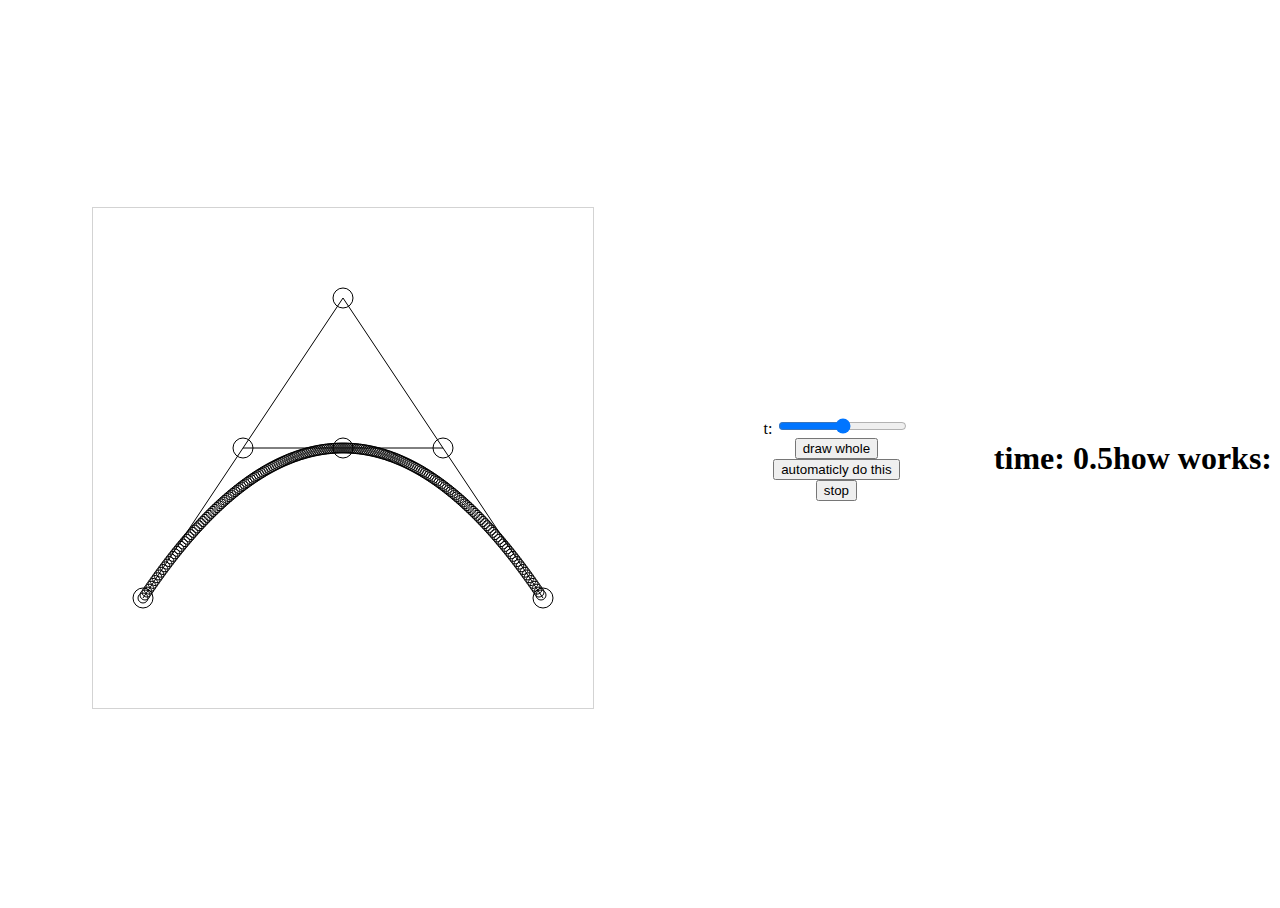
==== html/bezier.html @ 3bdb7447 "Renewed style, removed php" ====
<!DOCTYPE html>
<html style="height:100%">
<head>
    <title>bezier demo</title>
    <link rel="stylesheet" href="../css/style.css">
    <meta name="title" content="bezier demo" />
    <meta name="description" content="An interactive bezier demo">
    <meta property="og:title" content="bezier demo" />
    <meta property="og:description" content="An interactive bezier demo" />
    <meta property="og:image" content="https://jakic12.github.io/random-javascript-simulations/projects/images/bezier.jpg" />
</head>
<body>
    <div id="content">
        <div id="main-body"><canvas id="myCanvas" style="border:1px solid #d3d3d3;" width="500px" height="500px" onmousedown="MsDwn(event)" onmouseup="MsUp(event)"></canvas></div>
        <div id="controls">
            <div class="slidecontainer">
                t: <input type="range" min="0" max="100" value="50" class="slider" id="myRange" oninput="updateSlider(this.value)">
            </div>
            <button onClick="drawWhole = !drawWhole; drawPoints(t*100)">draw whole</button><button onClick="stop1 = false; yeet(0);t = 0;">automaticly do this</button><button onClick="stop1 = true;">stop</button>
        </div>
        <div id="variables"><h1 id="timeIndicator">time: </h1></div>
        
        <div id="explanation">
            <h1>how works:</h1>
        </div>

        <script>
                var c = document.getElementById("myCanvas");
                var ctx = c.getContext("2d");
                ctx.font = "10px Arial";

                const pointsX = [50,250,450];
                const pointsY = [390,90,390];
                var stop1 = false;
		var drawWhole = false;
                var point = -1;
		var rising = true;
                var t = 0.5;

                drawPoints(100);

                function MsDwn(event){
                        console.log("MsDwn");
                        if(event != null){
                                point = checkClickedPoint(event);  
                        }
                }

                function MsUp(event){
                        console.log("MsUp");
                        if(event != null){
                                console.log("MsUp");
                                var rect = c.getBoundingClientRect();
                                if(point != -1){
                                        pointsX[point] = event.x - rect.left;
                                        pointsY[point] = event.y - rect.top;  
                                        drawPoints(100);
                                }
                                clicked = checkClickedPoint(event);
                        }
                }

                function checkClickedPoint(event){
                        var rect = c.getBoundingClientRect();
                        cx = event.x - rect.left;
                        cy = event.y - rect.top;        
                        for(var i = 0; i < pointsX.length; i++){
                                distance = Math.sqrt(Math.pow(cx - pointsX[i], 2) + Math.pow(cy - pointsY[i], 2));
                                if(distance < 10){
                                        console.log(i);
                                        return i;
                                }
                        }
                        return -1;
                }
		
		function yeet(i){
			if(rising && t > 1){
				rising = false;
			}else if(!rising && t < 0){
                rising = true
            }

			if(!stop1){
                drawPoints(t*100);
				if(rising){
					t += (0.5)/100;
				}else{
                    t -= (0.5)/100;
                }
			}
			setTimeout(function(){yeet();}, 10);
		}

        function updateSlider(value){
                t = value/100;
                drawPoints(value);
        }

		var point3X = 0;
		var point3Y = 0;

        function drawPoints(len){
            ctx.clearRect(0, 0, c.width, c.height);
			
			if(drawWhole){
				drawCurve(100);
			}else{
				drawCurve(len);
			}

            ctx.beginPath();
            ctx.arc(pointsX[0], pointsY[0], 10, 0, 2 * Math.PI);
            ctx.closePath();
            ctx.stroke();
            ctx.beginPath();
            ctx.arc(pointsX[1], pointsY[1], 10, 0, 2 * Math.PI);
            ctx.closePath();
            ctx.stroke();
            ctx.beginPath();
            ctx.arc(pointsX[2], pointsY[2], 10, 0, 2 * Math.PI);
            ctx.closePath();
            ctx.stroke();
            ctx.beginPath();
            ctx.moveTo(pointsX[0],pointsY[0]);
            ctx.lineTo(pointsX[1],pointsY[1]);
            ctx.stroke();
            ctx.beginPath();
            ctx.moveTo(pointsX[1],pointsY[1]);
            ctx.lineTo(pointsX[2],pointsY[2]);
            ctx.stroke();
            point1X = (pointsX[1] - pointsX[0])*t + pointsX[0];
            point1Y = (pointsY[1] - pointsY[0])*t + pointsY[0];
            ctx.beginPath();
            ctx.arc(point1X, point1Y, 10, 0, 2 * Math.PI);
            ctx.closePath();
            ctx.stroke();

			point2X = (pointsX[2] - pointsX[1]) * t + pointsX[1];
			point2Y = (pointsY[2] - pointsY[1]) * t + pointsY[1];

			ctx.beginPath();
            ctx.arc(point2X, point2Y, 10, 0, 2 * Math.PI);
            ctx.closePath();
            ctx.stroke();

			point3X = (point2X - point1X) * t + point1X;
			point3Y = (point2Y - point1Y) * t + point1Y;

			ctx.beginPath();
			ctx.arc(point3X, point3Y, 10, 0, 2 * Math.PI);
            ctx.closePath();
            ctx.stroke();

			ctx.beginPath();
			ctx.moveTo(point1X, point1Y);
			ctx.lineTo(point2X, point2Y);
			ctx.stroke();
		}

		function drawCurve(len){
			document.getElementById("timeIndicator").innerHTML = "time: " + t;
			for(var i = 0; i < len; i += 0.5){
			point1X = (pointsX[1] - pointsX[0])*(i/100) + pointsX[0];
            point1Y = (pointsY[1] - pointsY[0])*(i/100) + pointsY[0];
            point2X = (pointsX[2] - pointsX[1]) * (i/100) + pointsX[1];
            point2Y = (pointsY[2] - pointsY[1]) * (i/100) + pointsY[1];
            point3X = (point2X - point1X) * (i/100) + point1X;
	        point3Y = (point2Y - point1Y) * (i/100) + point1Y;

			ctx.beginPath();
			ctx.arc(point3X, point3Y, 5, 0, 2 * Math.PI);
            ctx.closePath();
         	ctx.stroke();
			}
		}

        </script>
    </div>
    <script src="javascript/functionality.js"></script>
</body>
</html>
---- css/style.css ----
#content{
    display:flex;
    flex-direction: row;
    flex-wrap:wrap;
    align-items: center;
    min-height:100vh;
}

#main-body{
    flex-grow:1;
    display:flex;
    flex-wrap:wrap;
    justify-content: center;
    align-items: center;
}

#controls{
    flex-grow:1;
    display:flex;
    flex-direction: column;
    justify-content: center;
    align-items: center;
}
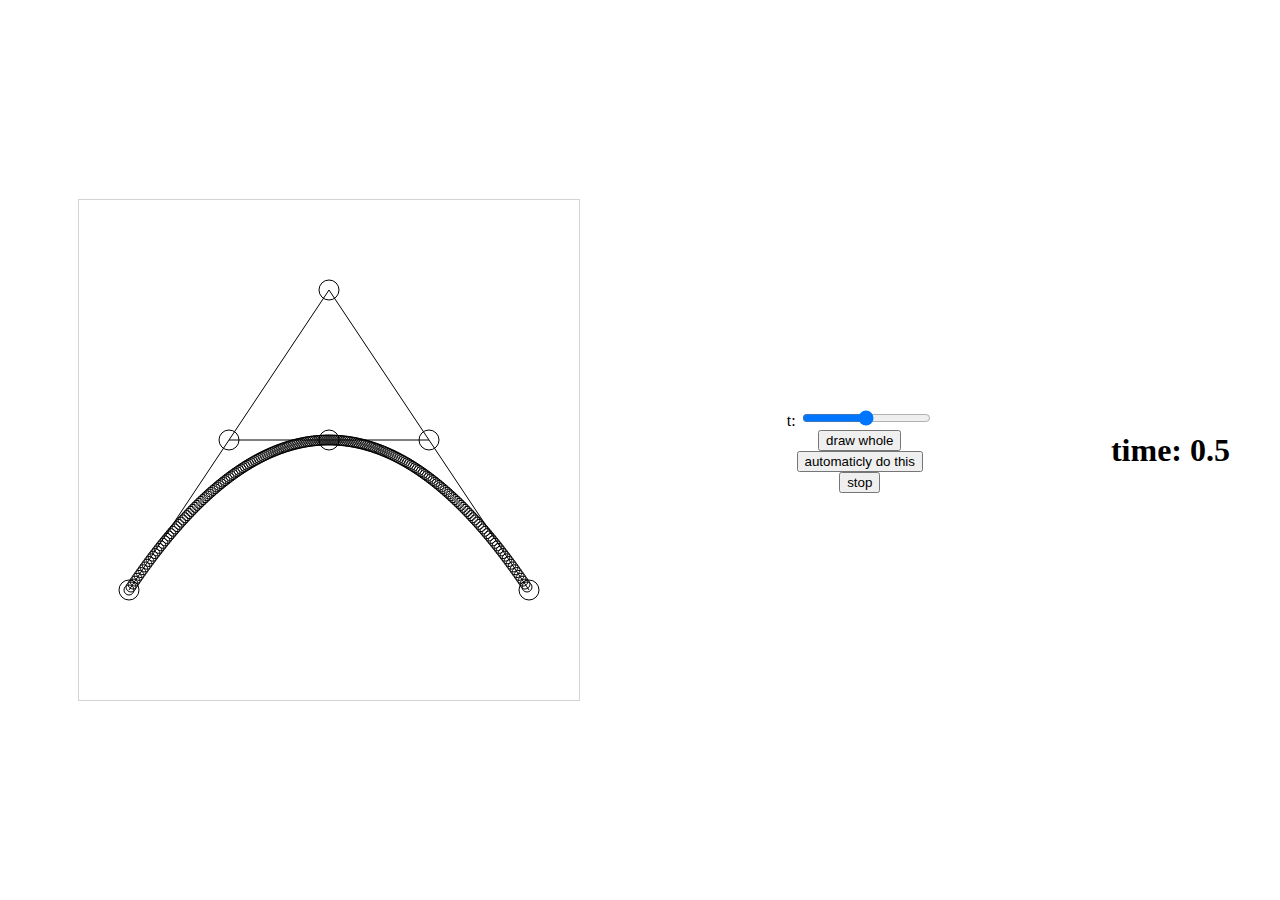
==== commit 7508f28e: "Styled index" ====
--- a/html/bezier.html
+++ b/html/bezier.html
@@ -1,182 +1,206 @@
 <!DOCTYPE html>
 <html style="height:100%">
-<head>
+  <head>
     <title>bezier demo</title>
-    <link rel="stylesheet" href="../css/style.css">
+    <link rel="stylesheet" href="../css/style.css" />
     <meta name="title" content="bezier demo" />
-    <meta name="description" content="An interactive bezier demo">
+    <meta name="description" content="An interactive bezier demo" />
     <meta property="og:title" content="bezier demo" />
     <meta property="og:description" content="An interactive bezier demo" />
-    <meta property="og:image" content="https://jakic12.github.io/random-javascript-simulations/projects/images/bezier.jpg" />
-</head>
-<body>
+    <meta
+      property="og:image"
+      content="https://jakic12.github.io/random-javascript-simulations/projects/images/bezier.jpg"
+    />
+  </head>
+  <body>
     <div id="content">
-        <div id="main-body"><canvas id="myCanvas" style="border:1px solid #d3d3d3;" width="500px" height="500px" onmousedown="MsDwn(event)" onmouseup="MsUp(event)"></canvas></div>
-        <div id="controls">
-            <div class="slidecontainer">
-                t: <input type="range" min="0" max="100" value="50" class="slider" id="myRange" oninput="updateSlider(this.value)">
-            </div>
-            <button onClick="drawWhole = !drawWhole; drawPoints(t*100)">draw whole</button><button onClick="stop1 = false; yeet(0);t = 0;">automaticly do this</button><button onClick="stop1 = true;">stop</button>
+      <div id="main-body">
+        <canvas
+          id="myCanvas"
+          style="border:1px solid #d3d3d3;"
+          width="500px"
+          height="500px"
+          onmousedown="MsDwn(event)"
+          onmouseup="MsUp(event)"
+        ></canvas>
+      </div>
+      <div id="controls">
+        <div class="slidecontainer">
+          t:
+          <input
+            type="range"
+            min="0"
+            max="100"
+            value="50"
+            class="slider"
+            id="myRange"
+            oninput="updateSlider(this.value)"
+          />
         </div>
-        <div id="variables"><h1 id="timeIndicator">time: </h1></div>
-        
-        <div id="explanation">
-            <h1>how works:</h1>
-        </div>
-
-        <script>
-                var c = document.getElementById("myCanvas");
-                var ctx = c.getContext("2d");
-                ctx.font = "10px Arial";
-
-                const pointsX = [50,250,450];
-                const pointsY = [390,90,390];
-                var stop1 = false;
-		var drawWhole = false;
-                var point = -1;
-		var rising = true;
-                var t = 0.5;
-
-                drawPoints(100);
-
-                function MsDwn(event){
-                        console.log("MsDwn");
-                        if(event != null){
-                                point = checkClickedPoint(event);  
-                        }
-                }
-
-                function MsUp(event){
-                        console.log("MsUp");
-                        if(event != null){
-                                console.log("MsUp");
-                                var rect = c.getBoundingClientRect();
-                                if(point != -1){
-                                        pointsX[point] = event.x - rect.left;
-                                        pointsY[point] = event.y - rect.top;  
-                                        drawPoints(100);
-                                }
-                                clicked = checkClickedPoint(event);
-                        }
-                }
-
-                function checkClickedPoint(event){
-                        var rect = c.getBoundingClientRect();
-                        cx = event.x - rect.left;
-                        cy = event.y - rect.top;        
-                        for(var i = 0; i < pointsX.length; i++){
-                                distance = Math.sqrt(Math.pow(cx - pointsX[i], 2) + Math.pow(cy - pointsY[i], 2));
-                                if(distance < 10){
-                                        console.log(i);
-                                        return i;
-                                }
-                        }
-                        return -1;
-                }
-		
-		function yeet(i){
-			if(rising && t > 1){
-				rising = false;
-			}else if(!rising && t < 0){
-                rising = true
+        <button onClick="drawWhole = !drawWhole; drawPoints(t*100)">
+          draw whole</button
+        ><button onClick="stop1 = false; yeet(0);t = 0;">
+          automaticly do this</button
+        ><button onClick="stop1 = true;">stop</button>
+      </div>
+      <div id="variables"><h1 id="timeIndicator">time:</h1></div>
+      <script>
+        var c = document.getElementById("myCanvas");
+        var ctx = c.getContext("2d");
+        ctx.font = "10px Arial";
+
+        const pointsX = [50, 250, 450];
+        const pointsY = [390, 90, 390];
+        var stop1 = false;
+        var drawWhole = false;
+        var point = -1;
+        var rising = true;
+        var t = 0.5;
+
+        drawPoints(100);
+
+        function MsDwn(event) {
+          console.log("MsDwn");
+          if (event != null) {
+            point = checkClickedPoint(event);
+          }
+        }
+
+        function MsUp(event) {
+          console.log("MsUp");
+          if (event != null) {
+            console.log("MsUp");
+            var rect = c.getBoundingClientRect();
+            if (point != -1) {
+              pointsX[point] = event.x - rect.left;
+              pointsY[point] = event.y - rect.top;
+              drawPoints(100);
             }
-
-			if(!stop1){
-                drawPoints(t*100);
-				if(rising){
-					t += (0.5)/100;
-				}else{
-                    t -= (0.5)/100;
-                }
-			}
-			setTimeout(function(){yeet();}, 10);
-		}
-
-        function updateSlider(value){
-                t = value/100;
-                drawPoints(value);
-        }
-
-		var point3X = 0;
-		var point3Y = 0;
-
-        function drawPoints(len){
-            ctx.clearRect(0, 0, c.width, c.height);
-			
-			if(drawWhole){
-				drawCurve(100);
-			}else{
-				drawCurve(len);
-			}
+            clicked = checkClickedPoint(event);
+          }
+        }
+
+        function checkClickedPoint(event) {
+          var rect = c.getBoundingClientRect();
+          cx = event.x - rect.left;
+          cy = event.y - rect.top;
+          for (var i = 0; i < pointsX.length; i++) {
+            distance = Math.sqrt(
+              Math.pow(cx - pointsX[i], 2) + Math.pow(cy - pointsY[i], 2)
+            );
+            if (distance < 10) {
+              console.log(i);
+              return i;
+            }
+          }
+          return -1;
+        }
+
+        function yeet(i) {
+          if (rising && t > 1) {
+            rising = false;
+          } else if (!rising && t < 0) {
+            rising = true;
+          }
+
+          if (!stop1) {
+            drawPoints(t * 100);
+            if (rising) {
+              t += 0.5 / 100;
+            } else {
+              t -= 0.5 / 100;
+            }
+          }
+          setTimeout(function() {
+            yeet();
+          }, 10);
+        }
+
+        function updateSlider(value) {
+          t = value / 100;
+          drawPoints(value);
+        }
+
+        var point3X = 0;
+        var point3Y = 0;
+
+        function drawPoints(len) {
+          ctx.clearRect(0, 0, c.width, c.height);
+
+          if (drawWhole) {
+            drawCurve(100);
+          } else {
+            drawCurve(len);
+          }
+
+          ctx.beginPath();
+          ctx.arc(pointsX[0], pointsY[0], 10, 0, 2 * Math.PI);
+          ctx.closePath();
+          ctx.stroke();
+          ctx.beginPath();
+          ctx.arc(pointsX[1], pointsY[1], 10, 0, 2 * Math.PI);
+          ctx.closePath();
+          ctx.stroke();
+          ctx.beginPath();
+          ctx.arc(pointsX[2], pointsY[2], 10, 0, 2 * Math.PI);
+          ctx.closePath();
+          ctx.stroke();
+          ctx.beginPath();
+          ctx.moveTo(pointsX[0], pointsY[0]);
+          ctx.lineTo(pointsX[1], pointsY[1]);
+          ctx.stroke();
+          ctx.beginPath();
+          ctx.moveTo(pointsX[1], pointsY[1]);
+          ctx.lineTo(pointsX[2], pointsY[2]);
+          ctx.stroke();
+          point1X = (pointsX[1] - pointsX[0]) * t + pointsX[0];
+          point1Y = (pointsY[1] - pointsY[0]) * t + pointsY[0];
+          ctx.beginPath();
+          ctx.arc(point1X, point1Y, 10, 0, 2 * Math.PI);
+          ctx.closePath();
+          ctx.stroke();
+
+          point2X = (pointsX[2] - pointsX[1]) * t + pointsX[1];
+          point2Y = (pointsY[2] - pointsY[1]) * t + pointsY[1];
+
+          ctx.beginPath();
+          ctx.arc(point2X, point2Y, 10, 0, 2 * Math.PI);
+          ctx.closePath();
+          ctx.stroke();
+
+          point3X = (point2X - point1X) * t + point1X;
+          point3Y = (point2Y - point1Y) * t + point1Y;
+
+          ctx.beginPath();
+          ctx.arc(point3X, point3Y, 10, 0, 2 * Math.PI);
+          ctx.closePath();
+          ctx.stroke();
+
+          ctx.beginPath();
+          ctx.moveTo(point1X, point1Y);
+          ctx.lineTo(point2X, point2Y);
+          ctx.stroke();
+        }
+
+        function drawCurve(len) {
+          document.getElementById("timeIndicator").innerHTML =
+            "time: " + `${t}`.substring(0, 3);
+          for (var i = 0; i < len; i += 0.5) {
+            point1X = (pointsX[1] - pointsX[0]) * (i / 100) + pointsX[0];
+            point1Y = (pointsY[1] - pointsY[0]) * (i / 100) + pointsY[0];
+            point2X = (pointsX[2] - pointsX[1]) * (i / 100) + pointsX[1];
+            point2Y = (pointsY[2] - pointsY[1]) * (i / 100) + pointsY[1];
+            point3X = (point2X - point1X) * (i / 100) + point1X;
+            point3Y = (point2Y - point1Y) * (i / 100) + point1Y;
 
             ctx.beginPath();
-            ctx.arc(pointsX[0], pointsY[0], 10, 0, 2 * Math.PI);
+            ctx.arc(point3X, point3Y, 5, 0, 2 * Math.PI);
             ctx.closePath();
             ctx.stroke();
-            ctx.beginPath();
-            ctx.arc(pointsX[1], pointsY[1], 10, 0, 2 * Math.PI);
-            ctx.closePath();
-            ctx.stroke();
-            ctx.beginPath();
-            ctx.arc(pointsX[2], pointsY[2], 10, 0, 2 * Math.PI);
-            ctx.closePath();
-            ctx.stroke();
-            ctx.beginPath();
-            ctx.moveTo(pointsX[0],pointsY[0]);
-            ctx.lineTo(pointsX[1],pointsY[1]);
-            ctx.stroke();
-            ctx.beginPath();
-            ctx.moveTo(pointsX[1],pointsY[1]);
-            ctx.lineTo(pointsX[2],pointsY[2]);
-            ctx.stroke();
-            point1X = (pointsX[1] - pointsX[0])*t + pointsX[0];
-            point1Y = (pointsY[1] - pointsY[0])*t + pointsY[0];
-            ctx.beginPath();
-            ctx.arc(point1X, point1Y, 10, 0, 2 * Math.PI);
-            ctx.closePath();
-            ctx.stroke();
-
-			point2X = (pointsX[2] - pointsX[1]) * t + pointsX[1];
-			point2Y = (pointsY[2] - pointsY[1]) * t + pointsY[1];
-
-			ctx.beginPath();
-            ctx.arc(point2X, point2Y, 10, 0, 2 * Math.PI);
-            ctx.closePath();
-            ctx.stroke();
-
-			point3X = (point2X - point1X) * t + point1X;
-			point3Y = (point2Y - point1Y) * t + point1Y;
-
-			ctx.beginPath();
-			ctx.arc(point3X, point3Y, 10, 0, 2 * Math.PI);
-            ctx.closePath();
-            ctx.stroke();
-
-			ctx.beginPath();
-			ctx.moveTo(point1X, point1Y);
-			ctx.lineTo(point2X, point2Y);
-			ctx.stroke();
-		}
-
-		function drawCurve(len){
-			document.getElementById("timeIndicator").innerHTML = "time: " + t;
-			for(var i = 0; i < len; i += 0.5){
-			point1X = (pointsX[1] - pointsX[0])*(i/100) + pointsX[0];
-            point1Y = (pointsY[1] - pointsY[0])*(i/100) + pointsY[0];
-            point2X = (pointsX[2] - pointsX[1]) * (i/100) + pointsX[1];
-            point2Y = (pointsY[2] - pointsY[1]) * (i/100) + pointsY[1];
-            point3X = (point2X - point1X) * (i/100) + point1X;
-	        point3Y = (point2Y - point1Y) * (i/100) + point1Y;
-
-			ctx.beginPath();
-			ctx.arc(point3X, point3Y, 5, 0, 2 * Math.PI);
-            ctx.closePath();
-         	ctx.stroke();
-			}
-		}
-
-        </script>
+          }
+        }
+      </script>
     </div>
     <script src="javascript/functionality.js"></script>
-</body>
+  </body>
 </html>
--- a/css/style.css
+++ b/css/style.css
@@ -1,23 +1,37 @@
-#content{
-    display:flex;
-    flex-direction: row;
-    flex-wrap:wrap;
-    align-items: center;
-    min-height:100vh;
+body,
+html {
+  margin: 0;
 }
 
-#main-body{
-    flex-grow:1;
-    display:flex;
-    flex-wrap:wrap;
-    justify-content: center;
-    align-items: center;
+#content {
+  display: flex;
+  flex-direction: row;
+  flex-wrap: wrap;
+  align-items: center;
+  min-height: 100vh;
 }
 
-#controls{
-    flex-grow:1;
-    display:flex;
-    flex-direction: column;
-    justify-content: center;
-    align-items: center;
-}+#main-body {
+  flex-grow: 1;
+  display: flex;
+  flex-wrap: wrap;
+  justify-content: center;
+  align-items: center;
+}
+
+#controls {
+  padding: 50px;
+  flex-grow: 1;
+  display: flex;
+  flex-direction: column;
+  justify-content: center;
+  align-items: center;
+}
+
+#variables {
+  padding: 50px;
+}
+
+canvas {
+  border: 1px solid #d3d3d3;
+}
